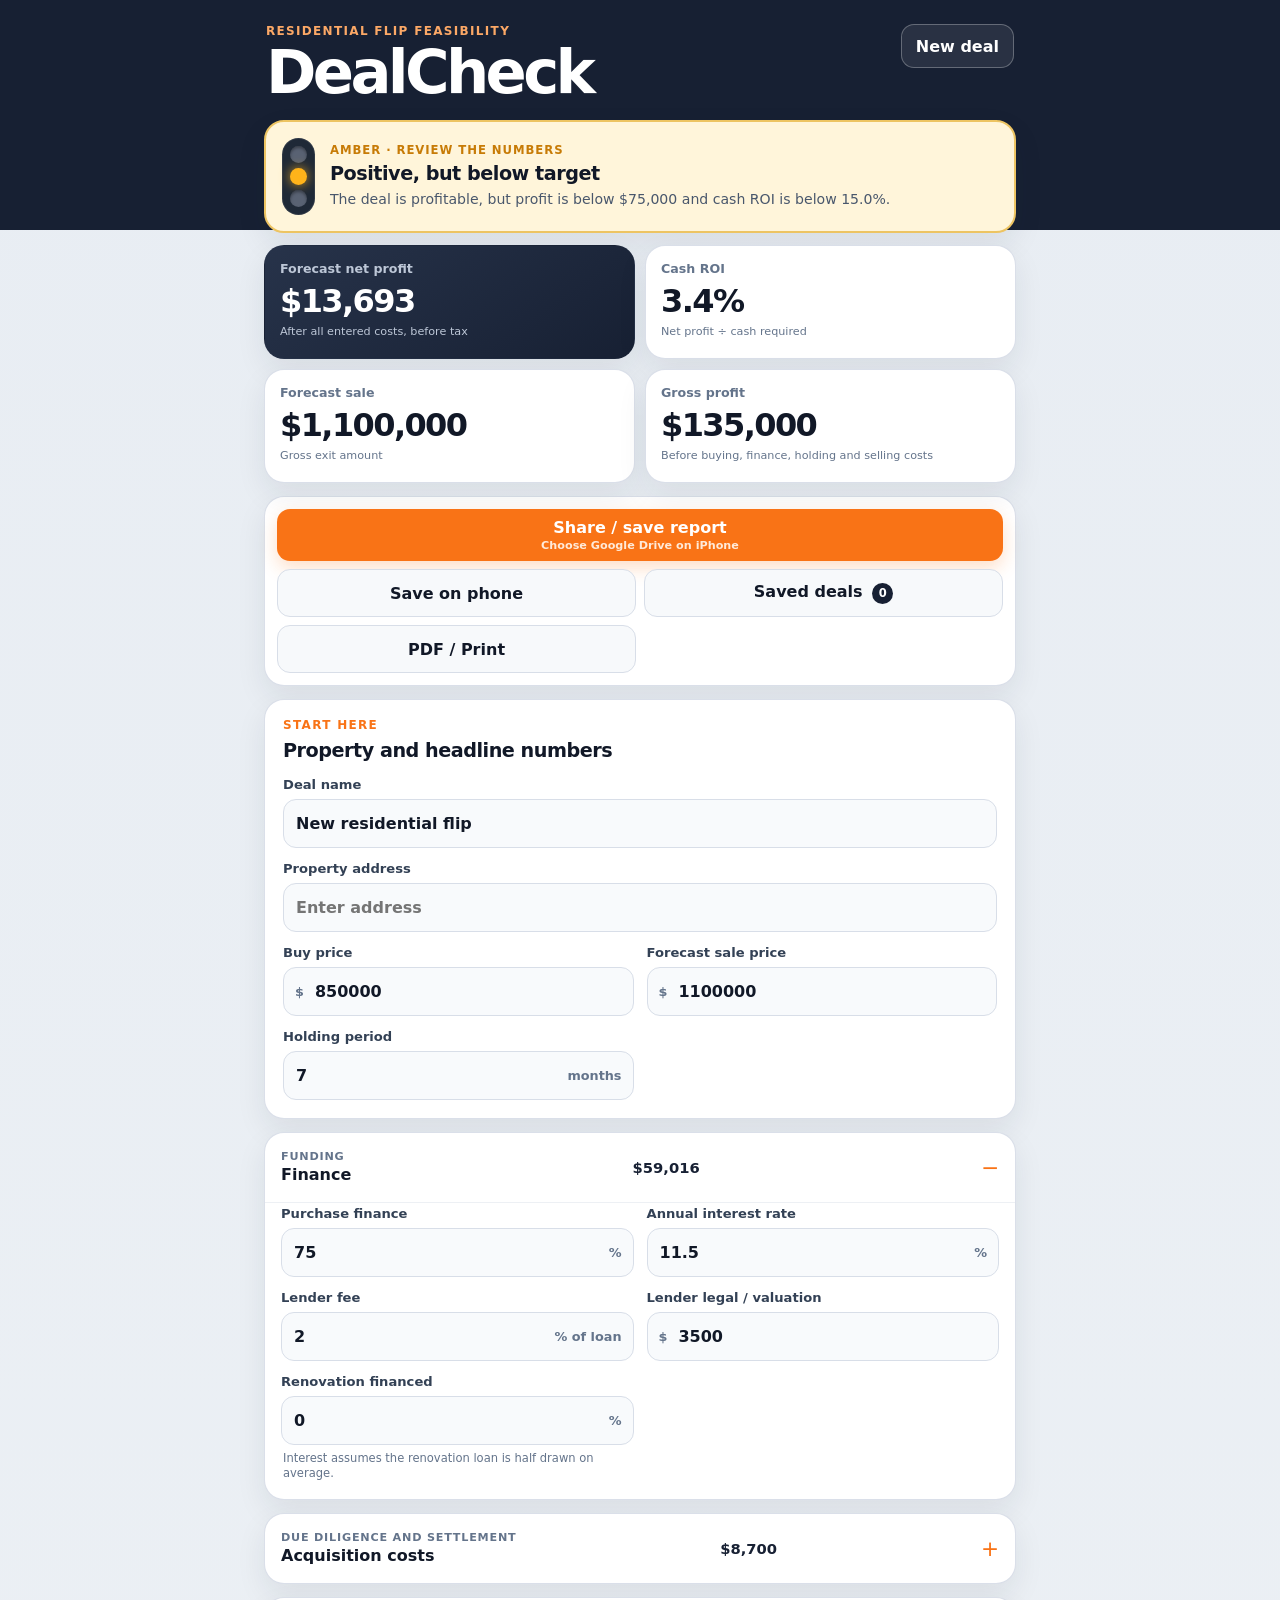
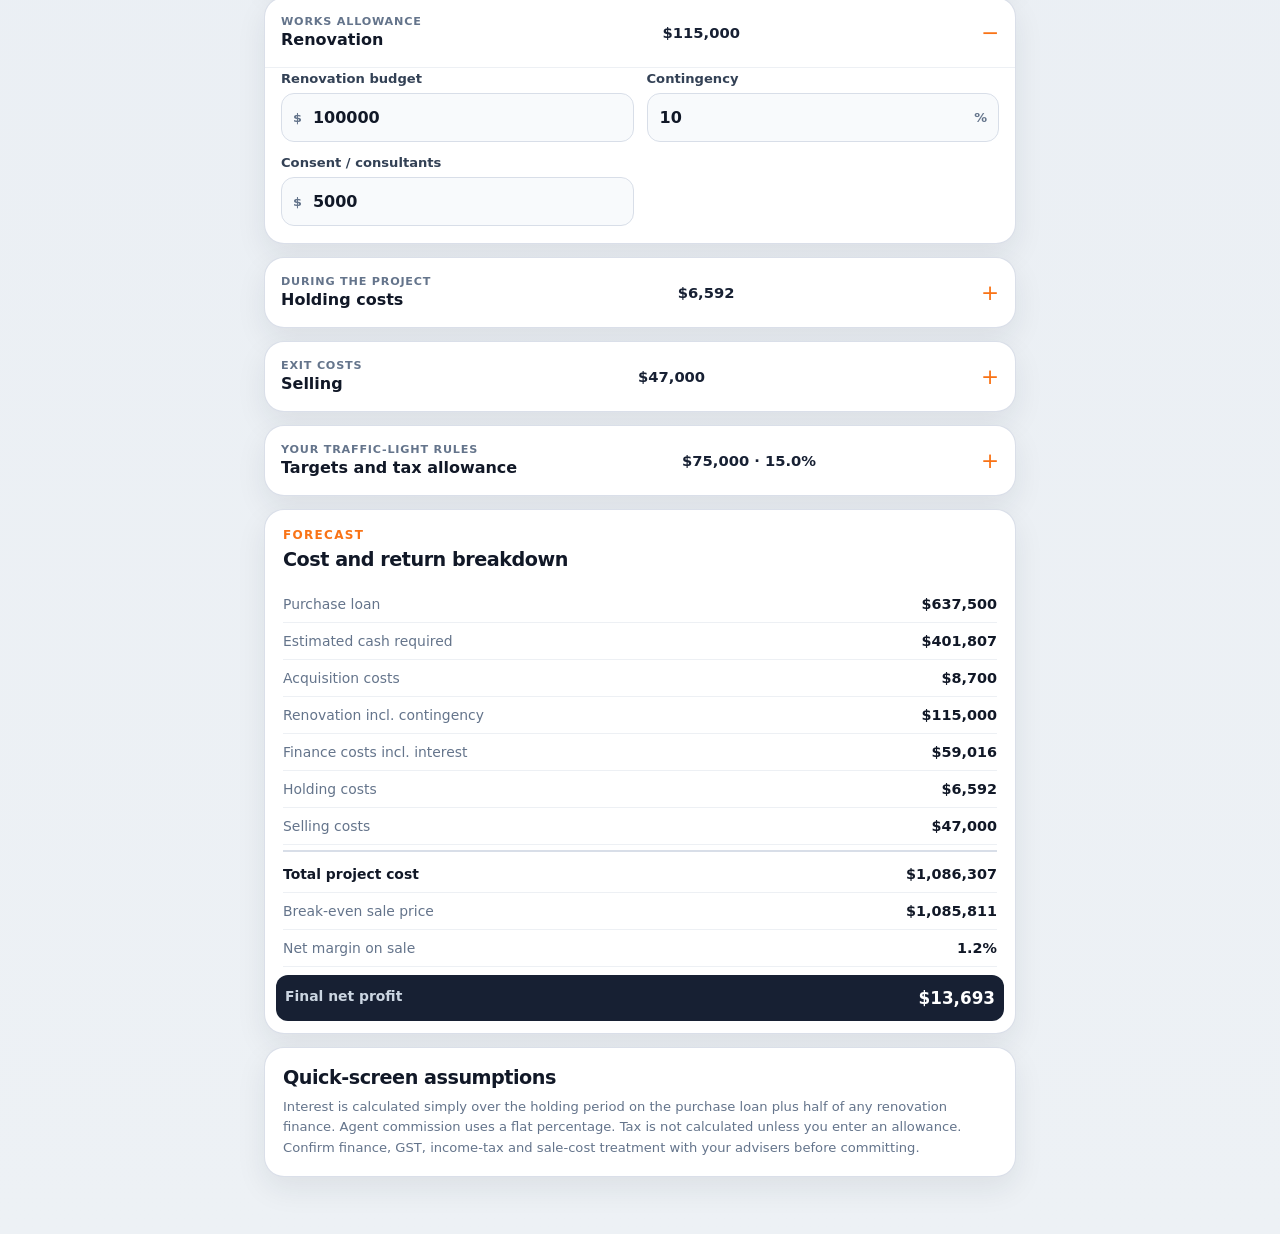
==== residential/index.html @ 126253a3 "Add residential flip feasibility app" ====
<!doctype html>
<html lang="en-NZ">
<head>
  <meta charset="utf-8">
  <meta name="viewport" content="width=device-width, initial-scale=1, viewport-fit=cover">
  <meta name="theme-color" content="#111827">
  <meta name="apple-mobile-web-app-capable" content="yes">
  <meta name="apple-mobile-web-app-status-bar-style" content="black-translucent">
  <meta name="apple-mobile-web-app-title" content="DealCheck">
  <meta name="description" content="A fast residential property flip feasibility calculator for New Zealand.">
  <link rel="apple-touch-icon" href="icons/icon-180.png">
  <link rel="manifest" href="manifest.json">
  <link rel="stylesheet" href="styles.css">
  <title>DealCheck · Residential Flip</title>
</head>
<body>
  <main class="app-shell">
    <header class="topbar">
      <div>
        <p class="eyebrow">Residential flip feasibility</p>
        <h1>DealCheck</h1>
      </div>
      <button id="resetBtn" class="quiet-button" type="button">New deal</button>
    </header>

    <section id="verdictCard" class="verdict-card amber" aria-live="polite">
      <div class="signal-wrap" aria-hidden="true">
        <span class="signal red-light"></span>
        <span class="signal amber-light"></span>
        <span class="signal green-light"></span>
      </div>
      <div class="verdict-copy">
        <p id="verdictLabel" class="verdict-label">AMBER · REVIEW THE NUMBERS</p>
        <h2 id="verdictTitle">Worth investigating</h2>
        <p id="verdictText">Enter the property figures to test the deal against your targets.</p>
      </div>
    </section>

    <section class="hero-results" aria-label="Headline results">
      <article class="hero-metric net-metric">
        <span>Forecast net profit</span>
        <strong id="netProfit">$0</strong>
        <small id="netProfitNote">After all entered costs</small>
      </article>
      <article class="hero-metric">
        <span>Cash ROI</span>
        <strong id="cashRoi">0.0%</strong>
        <small>Net profit ÷ cash required</small>
      </article>
      <article class="hero-metric">
        <span>Forecast sale</span>
        <strong id="forecastSale">$0</strong>
        <small>Gross exit amount</small>
      </article>
      <article class="hero-metric">
        <span>Gross profit</span>
        <strong id="grossProfit">$0</strong>
        <small>Before buying, finance, holding and selling costs</small>
      </article>
    </section>

    <section class="card action-card">
      <div class="action-grid">
        <button id="shareBtn" class="primary-button" type="button">
          <span>Share / save report</span>
          <small>Choose Google Drive on iPhone</small>
        </button>
        <button id="saveBtn" class="secondary-button" type="button">Save on phone</button>
        <button id="savedDealsBtn" class="secondary-button" type="button">Saved deals <span id="savedCount" class="count-badge">0</span></button>
        <button id="printBtn" class="secondary-button" type="button">PDF / Print</button>
      </div>
      <p id="actionStatus" class="action-status" role="status"></p>
    </section>

    <section class="card form-card deal-basics">
      <div class="section-heading">
        <div>
          <p class="section-kicker">Start here</p>
          <h2>Property and headline numbers</h2>
        </div>
      </div>
      <div class="form-grid">
        <label class="full-width">
          <span>Deal name</span>
          <input id="dealName" type="text" autocomplete="off" value="New residential flip" placeholder="e.g. Falls Street flip">
        </label>
        <label class="full-width">
          <span>Property address</span>
          <input id="propertyAddress" type="text" autocomplete="street-address" placeholder="Enter address">
        </label>
        <label>
          <span>Buy price</span>
          <div class="affix-input prefix"><span>$</span><input id="purchasePrice" type="number" inputmode="decimal" min="0" step="5000" value="850000"></div>
        </label>
        <label>
          <span>Forecast sale price</span>
          <div class="affix-input prefix"><span>$</span><input id="salePrice" type="number" inputmode="decimal" min="0" step="5000" value="1100000"></div>
        </label>
        <label>
          <span>Holding period</span>
          <div class="affix-input suffix"><input id="holdingMonths" type="number" inputmode="decimal" min="0" max="36" step="0.5" value="7"><span>months</span></div>
        </label>
      </div>
    </section>

    <details class="card input-section" open>
      <summary>
        <span><small>Funding</small>Finance</span>
        <strong id="financeCostSummary">$0</strong>
      </summary>
      <div class="details-body form-grid">
        <label>
          <span>Purchase finance</span>
          <div class="affix-input suffix"><input id="financePercent" type="number" inputmode="decimal" min="0" max="100" step="1" value="75"><span>%</span></div>
        </label>
        <label>
          <span>Annual interest rate</span>
          <div class="affix-input suffix"><input id="interestRate" type="number" inputmode="decimal" min="0" max="40" step="0.1" value="11.5"><span>%</span></div>
        </label>
        <label>
          <span>Lender fee</span>
          <div class="affix-input suffix"><input id="lenderFeePercent" type="number" inputmode="decimal" min="0" max="20" step="0.1" value="2"><span>% of loan</span></div>
        </label>
        <label>
          <span>Lender legal / valuation</span>
          <div class="affix-input prefix"><span>$</span><input id="lenderFixedCosts" type="number" inputmode="decimal" min="0" step="250" value="3500"></div>
        </label>
        <label>
          <span>Renovation financed</span>
          <div class="affix-input suffix"><input id="renovationFinancePercent" type="number" inputmode="decimal" min="0" max="100" step="5" value="0"><span>%</span></div>
          <small class="field-help">Interest assumes the renovation loan is half drawn on average.</small>
        </label>
      </div>
    </details>

    <details class="card input-section">
      <summary>
        <span><small>Due diligence and settlement</small>Acquisition costs</span>
        <strong id="acquisitionCostSummary">$0</strong>
      </summary>
      <div class="details-body form-grid">
        <label>
          <span>Legal / due diligence</span>
          <div class="affix-input prefix"><span>$</span><input id="legalDueDiligence" type="number" inputmode="decimal" min="0" step="250" value="4000"></div>
        </label>
        <label>
          <span>Building report / LIM</span>
          <div class="affix-input prefix"><span>$</span><input id="buildingReports" type="number" inputmode="decimal" min="0" step="100" value="2000"></div>
        </label>
        <label>
          <span>Independent valuation</span>
          <div class="affix-input prefix"><span>$</span><input id="valuationCost" type="number" inputmode="decimal" min="0" step="100" value="1200"></div>
        </label>
        <label>
          <span>Other acquisition costs</span>
          <div class="affix-input prefix"><span>$</span><input id="otherAcquisitionCosts" type="number" inputmode="decimal" min="0" step="250" value="1500"></div>
        </label>
      </div>
    </details>

    <details class="card input-section" open>
      <summary>
        <span><small>Works allowance</small>Renovation</span>
        <strong id="renovationCostSummary">$0</strong>
      </summary>
      <div class="details-body form-grid">
        <label>
          <span>Renovation budget</span>
          <div class="affix-input prefix"><span>$</span><input id="renovationBudget" type="number" inputmode="decimal" min="0" step="1000" value="100000"></div>
        </label>
        <label>
          <span>Contingency</span>
          <div class="affix-input suffix"><input id="contingencyPercent" type="number" inputmode="decimal" min="0" max="100" step="1" value="10"><span>%</span></div>
        </label>
        <label>
          <span>Consent / consultants</span>
          <div class="affix-input prefix"><span>$</span><input id="consentConsultants" type="number" inputmode="decimal" min="0" step="500" value="5000"></div>
        </label>
      </div>
    </details>

    <details class="card input-section">
      <summary>
        <span><small>During the project</small>Holding costs</span>
        <strong id="holdingCostSummary">$0</strong>
      </summary>
      <div class="details-body form-grid">
        <label>
          <span>Council rates</span>
          <div class="affix-input split"><span>$</span><input id="ratesAnnual" type="number" inputmode="decimal" min="0" step="100" value="3500"><span>/ year</span></div>
        </label>
        <label>
          <span>Insurance</span>
          <div class="affix-input split"><span>$</span><input id="insuranceMonthly" type="number" inputmode="decimal" min="0" step="25" value="250"><span>/ month</span></div>
        </label>
        <label>
          <span>Power / water</span>
          <div class="affix-input split"><span>$</span><input id="utilitiesMonthly" type="number" inputmode="decimal" min="0" step="25" value="250"><span>/ month</span></div>
        </label>
        <label>
          <span>Other holding costs</span>
          <div class="affix-input split"><span>$</span><input id="otherHoldingMonthly" type="number" inputmode="decimal" min="0" step="25" value="150"><span>/ month</span></div>
        </label>
      </div>
    </details>

    <details class="card input-section">
      <summary>
        <span><small>Exit costs</small>Selling</span>
        <strong id="sellingCostSummary">$0</strong>
      </summary>
      <div class="details-body form-grid">
        <label>
          <span>Agent commission</span>
          <div class="affix-input suffix"><input id="agentCommissionPercent" type="number" inputmode="decimal" min="0" max="20" step="0.1" value="3.5"><span>% of sale</span></div>
        </label>
        <label>
          <span>Marketing / staging</span>
          <div class="affix-input prefix"><span>$</span><input id="marketingStaging" type="number" inputmode="decimal" min="0" step="250" value="5000"></div>
        </label>
        <label>
          <span>Sale legal costs</span>
          <div class="affix-input prefix"><span>$</span><input id="saleLegal" type="number" inputmode="decimal" min="0" step="250" value="2500"></div>
        </label>
        <label>
          <span>Other selling costs</span>
          <div class="affix-input prefix"><span>$</span><input id="otherSellingCosts" type="number" inputmode="decimal" min="0" step="250" value="1000"></div>
        </label>
      </div>
    </details>

    <details class="card input-section">
      <summary>
        <span><small>Your traffic-light rules</small>Targets and tax allowance</span>
        <strong id="targetSummary">$75k · 15%</strong>
      </summary>
      <div class="details-body form-grid">
        <label>
          <span>Minimum net profit</span>
          <div class="affix-input prefix"><span>$</span><input id="targetNetProfit" type="number" inputmode="decimal" min="0" step="5000" value="75000"></div>
        </label>
        <label>
          <span>Minimum cash ROI</span>
          <div class="affix-input suffix"><input id="targetCashRoi" type="number" inputmode="decimal" min="0" max="500" step="1" value="15"><span>%</span></div>
        </label>
        <label>
          <span>Optional tax allowance</span>
          <div class="affix-input suffix"><input id="taxAllowancePercent" type="number" inputmode="decimal" min="0" max="100" step="1" value="0"><span>% of profit</span></div>
          <small class="field-help">Leave at 0 unless you want a simple provisional allowance.</small>
        </label>
      </div>
    </details>

    <section class="card breakdown-card">
      <div class="section-heading">
        <div>
          <p class="section-kicker">Forecast</p>
          <h2>Cost and return breakdown</h2>
        </div>
      </div>
      <dl class="breakdown-list">
        <div><dt>Purchase loan</dt><dd id="purchaseLoan">$0</dd></div>
        <div><dt>Estimated cash required</dt><dd id="cashRequired">$0</dd></div>
        <div><dt>Acquisition costs</dt><dd id="acquisitionCosts">$0</dd></div>
        <div><dt>Renovation incl. contingency</dt><dd id="renovationCosts">$0</dd></div>
        <div><dt>Finance costs incl. interest</dt><dd id="financeCosts">$0</dd></div>
        <div><dt>Holding costs</dt><dd id="holdingCosts">$0</dd></div>
        <div><dt>Selling costs</dt><dd id="sellingCosts">$0</dd></div>
        <div class="total-row"><dt>Total project cost</dt><dd id="totalProjectCost">$0</dd></div>
        <div><dt>Break-even sale price</dt><dd id="breakEvenSale">$0</dd></div>
        <div><dt>Net margin on sale</dt><dd id="netMargin">0.0%</dd></div>
        <div id="taxRow" hidden><dt>Tax allowance</dt><dd id="taxAllowance">$0</dd></div>
        <div class="profit-row"><dt>Final net profit</dt><dd id="finalNetProfit">$0</dd></div>
      </dl>
    </section>

    <section class="card note-card">
      <h2>Quick-screen assumptions</h2>
      <p>Interest is calculated simply over the holding period on the purchase loan plus half of any renovation finance. Agent commission uses a flat percentage. Tax is not calculated unless you enter an allowance. Confirm finance, GST, income-tax and sale-cost treatment with your advisers before committing.</p>
    </section>
  </main>

  <dialog id="savedDealsDialog" class="saved-dialog">
    <div class="dialog-heading">
      <div>
        <p class="section-kicker">Stored on this device</p>
        <h2>Saved deals</h2>
      </div>
      <button id="closeSavedDealsBtn" class="icon-button" type="button" aria-label="Close saved deals">×</button>
    </div>
    <div id="savedDealsList" class="saved-deals-list"></div>
  </dialog>

  <script type="module" src="app.js"></script>
</body>
</html>
---- residential/styles.css ----
:root {
  color-scheme: light;
  --ink: #111827;
  --muted: #64748b;
  --line: #d8dee8;
  --surface: #ffffff;
  --canvas: #edf1f5;
  --navy: #172033;
  --navy-2: #27334a;
  --accent: #f97316;
  --green: #16834b;
  --green-soft: #e6f6ed;
  --amber: #c77b06;
  --amber-soft: #fff5da;
  --red: #c0392b;
  --red-soft: #fdebea;
  --shadow: 0 12px 30px rgba(23, 32, 51, 0.08);
}

* { box-sizing: border-box; }

html { background: var(--navy); }

body {
  margin: 0;
  min-height: 100vh;
  color: var(--ink);
  background:
    linear-gradient(180deg, var(--navy) 0 230px, transparent 230px),
    linear-gradient(180deg, #e8edf3, var(--canvas));
  font-family: Inter, ui-sans-serif, system-ui, -apple-system, BlinkMacSystemFont, "Segoe UI", sans-serif;
  font-size: 16px;
  -webkit-font-smoothing: antialiased;
}

button, input { font: inherit; }
button { -webkit-tap-highlight-color: transparent; }

.app-shell {
  width: min(780px, 100%);
  margin: 0 auto;
  padding: max(20px, env(safe-area-inset-top)) 14px max(44px, env(safe-area-inset-bottom));
}

.topbar {
  display: flex;
  align-items: flex-start;
  justify-content: space-between;
  gap: 20px;
  color: #fff;
  margin: 4px 2px 18px;
}

h1, h2, p { margin-top: 0; }
h1 { margin-bottom: 0; font-size: clamp(2.2rem, 9vw, 3.8rem); line-height: 0.95; letter-spacing: -0.06em; }
h2 { margin-bottom: 0; font-size: 1.2rem; letter-spacing: -0.025em; }

.eyebrow, .section-kicker {
  margin-bottom: 6px;
  font-size: 0.75rem;
  line-height: 1.2;
  font-weight: 850;
  letter-spacing: 0.11em;
  text-transform: uppercase;
}

.eyebrow { color: #fca866; }
.section-kicker { color: var(--accent); }

.quiet-button {
  min-height: 44px;
  border: 1px solid rgba(255,255,255,0.28);
  border-radius: 13px;
  padding: 0 14px;
  color: #fff;
  background: rgba(255,255,255,0.08);
  font-weight: 750;
}

.card, .verdict-card, .hero-metric {
  border: 1px solid rgba(216, 222, 232, 0.95);
  border-radius: 20px;
  background: var(--surface);
  box-shadow: var(--shadow);
}

.card { margin-bottom: 13px; padding: 18px; }

.verdict-card {
  display: grid;
  grid-template-columns: auto 1fr;
  align-items: center;
  gap: 15px;
  margin-bottom: 12px;
  padding: 16px;
  border-width: 2px;
}

.verdict-card.green { border-color: #75c995; background: var(--green-soft); }
.verdict-card.amber { border-color: #edc462; background: var(--amber-soft); }
.verdict-card.red { border-color: #ee9991; background: var(--red-soft); }

.signal-wrap {
  display: grid;
  gap: 5px;
  padding: 8px;
  border-radius: 18px;
  background: #1f2937;
  box-shadow: inset 0 0 0 1px rgba(255,255,255,0.08);
}

.signal {
  width: 17px;
  height: 17px;
  border-radius: 50%;
  background: #596273;
  box-shadow: inset 0 2px 3px rgba(0,0,0,0.35);
}

.verdict-card.red .red-light { background: #ff4a3d; box-shadow: 0 0 12px rgba(255,74,61,0.8); }
.verdict-card.amber .amber-light { background: #ffb31a; box-shadow: 0 0 12px rgba(255,179,26,0.8); }
.verdict-card.green .green-light { background: #35d076; box-shadow: 0 0 12px rgba(53,208,118,0.8); }

.verdict-label { margin: 0 0 5px; font-size: 0.73rem; font-weight: 900; letter-spacing: 0.08em; }
.verdict-card.green .verdict-label { color: var(--green); }
.verdict-card.amber .verdict-label { color: var(--amber); }
.verdict-card.red .verdict-label { color: var(--red); }
.verdict-copy p:last-child { margin: 5px 0 0; color: #49576c; font-size: 0.88rem; line-height: 1.4; }

.hero-results {
  display: grid;
  grid-template-columns: repeat(2, minmax(0, 1fr));
  gap: 10px;
  margin-bottom: 13px;
}

.hero-metric { padding: 15px; min-height: 114px; }
.hero-metric span, .hero-metric small { display: block; }
.hero-metric span { margin-bottom: 9px; color: var(--muted); font-size: 0.79rem; font-weight: 800; }
.hero-metric strong { display: block; font-size: clamp(1.25rem, 6vw, 2rem); line-height: 1; letter-spacing: -0.05em; }
.hero-metric small { margin-top: 8px; color: var(--muted); font-size: 0.7rem; line-height: 1.3; }
.net-metric { color: #fff; border-color: transparent; background: linear-gradient(145deg, var(--navy-2), var(--navy)); }
.net-metric span, .net-metric small { color: #bdc7d7; }

.action-card { padding: 12px; }
.action-grid { display: grid; grid-template-columns: repeat(2, minmax(0, 1fr)); gap: 8px; }
.action-grid button { min-height: 48px; border-radius: 13px; padding: 9px 11px; font-weight: 800; }
.primary-button { grid-column: 1 / -1; border: 0; color: #fff; background: var(--accent); box-shadow: 0 7px 18px rgba(249,115,22,0.23); }
.primary-button span, .primary-button small { display: block; }
.primary-button small { margin-top: 2px; color: #ffead9; font-size: 0.7rem; font-weight: 650; }
.secondary-button { border: 1px solid var(--line); color: var(--ink); background: #f7f9fb; }
.count-badge { display: inline-grid; place-items: center; min-width: 21px; height: 21px; margin-left: 4px; border-radius: 20px; color: #fff; background: var(--navy); font-size: 0.72rem; }
.action-status { min-height: 0; margin: 0; color: var(--green); font-size: 0.78rem; font-weight: 750; text-align: center; }
.action-status:not(:empty) { padding: 9px 4px 1px; }

.section-heading { display: flex; justify-content: space-between; align-items: flex-start; margin-bottom: 15px; }
.form-grid { display: grid; grid-template-columns: repeat(2, minmax(0, 1fr)); gap: 13px; }
.full-width { grid-column: 1 / -1; }
label { min-width: 0; }
label > span:first-child, .field-label {
  display: block;
  margin-bottom: 7px;
  color: #334155;
  font-size: 0.82rem;
  font-weight: 780;
}

input {
  width: 100%;
  min-width: 0;
  min-height: 49px;
  border: 1px solid var(--line);
  border-radius: 13px;
  outline: none;
  padding: 11px 12px;
  color: var(--ink);
  background: #f8fafc;
  font-size: 1rem;
  font-weight: 750;
}

input:focus { border-color: var(--accent); box-shadow: 0 0 0 3px rgba(249,115,22,0.15); background: #fff; }

.affix-input {
  display: flex;
  align-items: center;
  min-height: 49px;
  border: 1px solid var(--line);
  border-radius: 13px;
  background: #f8fafc;
  overflow: hidden;
}

.affix-input:focus-within { border-color: var(--accent); box-shadow: 0 0 0 3px rgba(249,115,22,0.15); background: #fff; }
.affix-input input { min-height: 47px; border: 0; border-radius: 0; box-shadow: none; background: transparent; }
.affix-input > span { flex: 0 0 auto; padding: 0 11px; color: var(--muted); font-size: 0.8rem; font-weight: 750; }
.affix-input.prefix input { padding-left: 0; }
.affix-input.suffix input { padding-right: 0; }
.affix-input.split > span:first-child + input { padding-left: 0; padding-right: 0; }
.field-help { display: block; margin: 6px 2px 0; color: var(--muted); font-size: 0.72rem; line-height: 1.35; }

.input-section { padding: 0; overflow: hidden; }
.input-section summary {
  display: flex;
  align-items: center;
  justify-content: space-between;
  gap: 12px;
  min-height: 69px;
  padding: 13px 16px;
  cursor: pointer;
  list-style: none;
}
.input-section summary::-webkit-details-marker { display: none; }
.input-section summary > span { display: grid; gap: 2px; font-size: 1rem; font-weight: 850; }
.input-section summary small { color: var(--muted); font-size: 0.7rem; font-weight: 700; text-transform: uppercase; letter-spacing: 0.07em; }
.input-section summary strong { color: var(--navy); font-size: 0.92rem; }
.input-section summary::after { content: '+'; color: var(--accent); font-size: 1.35rem; font-weight: 500; order: 3; }
.input-section[open] summary::after { content: '−'; }
.details-body { padding: 3px 16px 17px; border-top: 1px solid #edf0f4; }

.breakdown-card { padding-bottom: 12px; }
.breakdown-list { margin: 0; }
.breakdown-list > div { display: flex; justify-content: space-between; gap: 18px; padding: 10px 0; border-bottom: 1px solid #edf0f4; }
.breakdown-list dt { color: var(--muted); font-size: 0.87rem; }
.breakdown-list dd { margin: 0; font-size: 0.9rem; font-weight: 800; text-align: right; }
.breakdown-list .total-row { margin-top: 5px; padding-top: 14px; border-top: 2px solid var(--line); }
.breakdown-list .total-row dt, .breakdown-list .total-row dd { color: var(--ink); font-weight: 850; }
.breakdown-list .profit-row { margin: 8px -7px 0; padding: 13px 9px; border: 0; border-radius: 12px; color: #fff; background: var(--navy); }
.breakdown-list .profit-row dt { color: #cbd5e1; font-weight: 750; }
.breakdown-list .profit-row dd { font-size: 1.05rem; }

.note-card p { margin: 8px 0 0; color: var(--muted); font-size: 0.82rem; line-height: 1.55; }

.saved-dialog {
  width: min(680px, calc(100% - 24px));
  max-height: min(78vh, 720px);
  border: 0;
  border-radius: 22px;
  padding: 17px;
  color: var(--ink);
  background: var(--surface);
  box-shadow: 0 24px 70px rgba(15,23,42,0.35);
}
.saved-dialog::backdrop { background: rgba(15,23,42,0.62); backdrop-filter: blur(4px); }
.dialog-heading { display: flex; align-items: flex-start; justify-content: space-between; gap: 20px; margin-bottom: 14px; }
.icon-button { width: 42px; height: 42px; border: 1px solid var(--line); border-radius: 50%; color: var(--ink); background: #f8fafc; font-size: 1.6rem; line-height: 1; }
.saved-deals-list { display: grid; gap: 9px; }
.saved-deal { display: grid; grid-template-columns: 1fr auto; gap: 12px; padding: 13px; border: 1px solid var(--line); border-left-width: 5px; border-radius: 14px; }
.saved-deal.green { border-left-color: var(--green); }
.saved-deal.amber { border-left-color: var(--amber); }
.saved-deal.red { border-left-color: var(--red); }
.saved-deal > div:first-child { display: grid; min-width: 0; }
.saved-deal strong, .saved-deal span, .saved-deal small { overflow: hidden; text-overflow: ellipsis; white-space: nowrap; }
.saved-deal span { margin-top: 3px; color: var(--muted); font-size: 0.8rem; }
.saved-deal small { margin-top: 5px; color: var(--ink); font-size: 0.76rem; font-weight: 700; }
.saved-actions { display: grid; align-content: center; gap: 5px; }
.saved-actions button { min-height: 34px; border: 1px solid var(--line); border-radius: 9px; padding: 4px 10px; background: #f8fafc; font-size: 0.75rem; font-weight: 800; }
.saved-actions .delete-button { color: var(--red); }
.empty-state { margin: 30px 0; color: var(--muted); text-align: center; }

[hidden] { display: none !important; }

@media (max-width: 560px) {
  body { background: linear-gradient(180deg, var(--navy) 0 220px, transparent 220px), linear-gradient(180deg, #e8edf3, var(--canvas)); }
  .app-shell { padding-left: 11px; padding-right: 11px; }
  .card { padding: 16px; }
  .input-section { padding: 0; }
  .form-grid { grid-template-columns: 1fr; }
  .full-width { grid-column: auto; }
  .hero-metric { min-height: 110px; padding: 14px; }
  .hero-metric strong { overflow-wrap: anywhere; }
  .saved-deal { grid-template-columns: 1fr; }
  .saved-actions { grid-template-columns: 1fr 1fr; }
}

@media print {
  html, body { background: #fff !important; }
  body { font-size: 11pt; }
  .app-shell { width: 100%; padding: 0; }
  .topbar { color: var(--ink); margin-bottom: 14px; }
  .topbar .eyebrow { color: var(--accent); }
  .quiet-button, .action-card, .saved-dialog { display: none !important; }
  .card, .verdict-card, .hero-metric { box-shadow: none; break-inside: avoid; }
  .hero-results { grid-template-columns: repeat(4, 1fr); }
  .hero-metric { min-height: 0; }
  .input-section > * { display: block !important; }
  .input-section summary { min-height: 0; }
  .input-section summary::after { display: none; }
  .details-body { grid-template-columns: repeat(3, 1fr); }
  input { color: #000; background: #fff; }
}
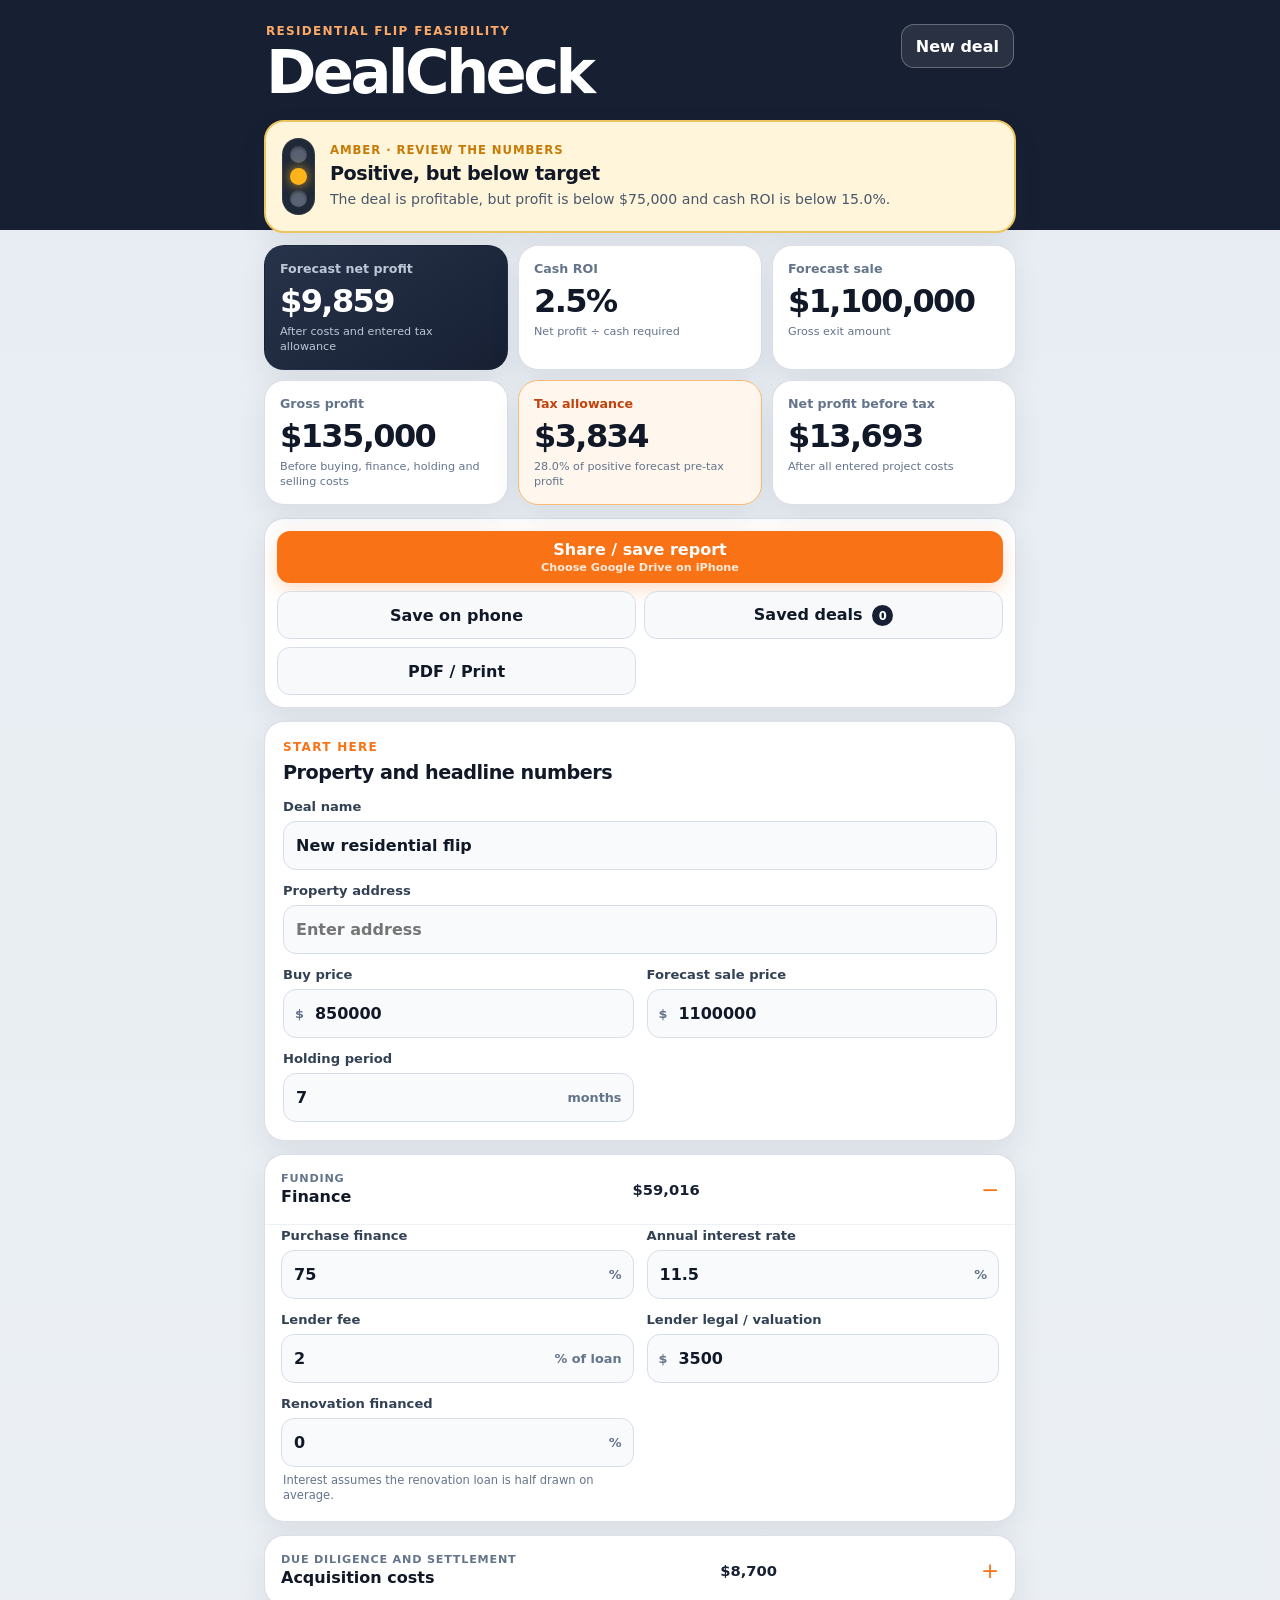
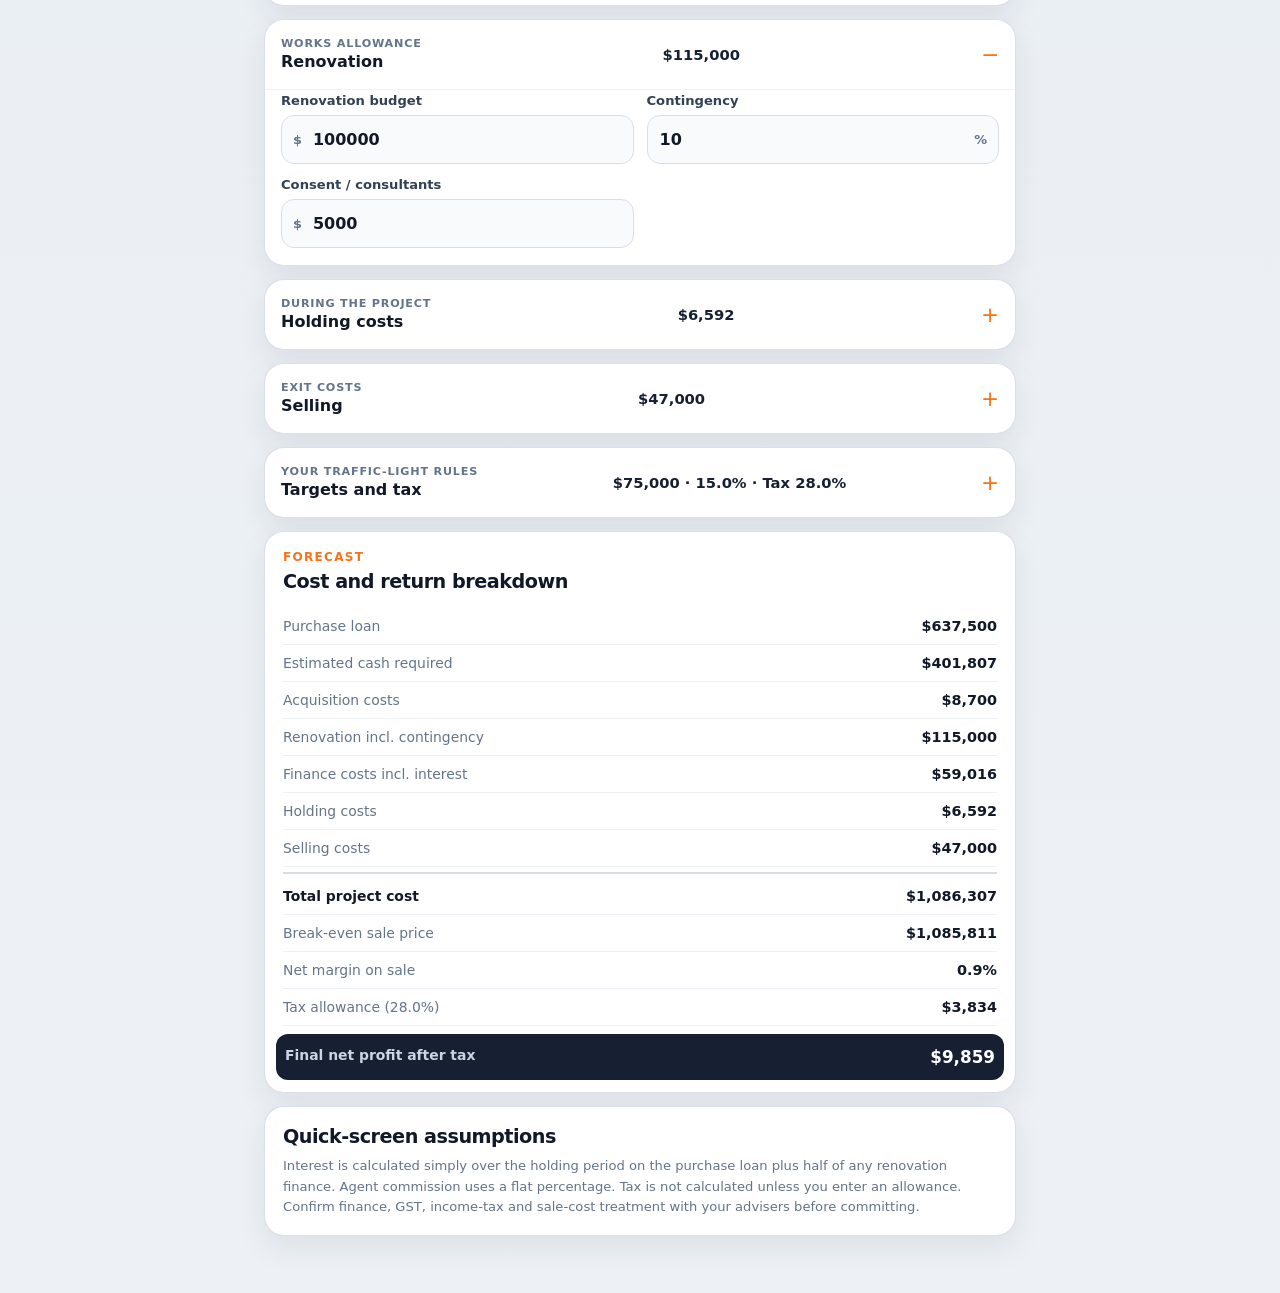
==== commit d102dcc5: "Add 28 percent tax allowance to residential app" ====
--- a/residential/index.html
+++ b/residential/index.html
@@ -57,6 +57,16 @@
         <strong id="grossProfit">$0</strong>
         <small>Before buying, finance, holding and selling costs</small>
       </article>
+      <article class="hero-metric tax-metric">
+        <span>Tax allowance</span>
+        <strong id="headlineTaxAllowance">$0</strong>
+        <small id="headlineTaxNote">28% of forecast pre-tax profit</small>
+      </article>
+      <article class="hero-metric">
+        <span>Net profit before tax</span>
+        <strong id="preTaxProfit">$0</strong>
+        <small>After all entered project costs</small>
+      </article>
     </section>
 
     <section class="card action-card">
@@ -231,8 +241,8 @@
 
     <details class="card input-section">
       <summary>
-        <span><small>Your traffic-light rules</small>Targets and tax allowance</span>
-        <strong id="targetSummary">$75k · 15%</strong>
+        <span><small>Your traffic-light rules</small>Targets and tax</span>
+        <strong id="targetSummary">$75k · 15% · Tax 28%</strong>
       </summary>
       <div class="details-body form-grid">
         <label>
@@ -244,9 +254,9 @@
           <div class="affix-input suffix"><input id="targetCashRoi" type="number" inputmode="decimal" min="0" max="500" step="1" value="15"><span>%</span></div>
         </label>
         <label>
-          <span>Optional tax allowance</span>
-          <div class="affix-input suffix"><input id="taxAllowancePercent" type="number" inputmode="decimal" min="0" max="100" step="1" value="0"><span>% of profit</span></div>
-          <small class="field-help">Leave at 0 unless you want a simple provisional allowance.</small>
+          <span>Tax rate</span>
+          <div class="affix-input suffix"><input id="taxAllowancePercent" type="number" inputmode="decimal" min="0" max="100" step="1" value="28"><span>% of profit</span></div>
+          <small class="field-help">Applied to positive forecast profit as a provisional allowance.</small>
         </label>
       </div>
     </details>
@@ -269,8 +279,8 @@
         <div class="total-row"><dt>Total project cost</dt><dd id="totalProjectCost">$0</dd></div>
         <div><dt>Break-even sale price</dt><dd id="breakEvenSale">$0</dd></div>
         <div><dt>Net margin on sale</dt><dd id="netMargin">0.0%</dd></div>
-        <div id="taxRow" hidden><dt>Tax allowance</dt><dd id="taxAllowance">$0</dd></div>
-        <div class="profit-row"><dt>Final net profit</dt><dd id="finalNetProfit">$0</dd></div>
+        <div id="taxRow"><dt id="taxRowLabel">Tax allowance (28%)</dt><dd id="taxAllowance">$0</dd></div>
+        <div class="profit-row"><dt>Final net profit after tax</dt><dd id="finalNetProfit">$0</dd></div>
       </dl>
     </section>
 
--- a/residential/styles.css
+++ b/residential/styles.css
@@ -141,6 +141,8 @@
 .hero-metric small { margin-top: 8px; color: var(--muted); font-size: 0.7rem; line-height: 1.3; }
 .net-metric { color: #fff; border-color: transparent; background: linear-gradient(145deg, var(--navy-2), var(--navy)); }
 .net-metric span, .net-metric small { color: #bdc7d7; }
+.tax-metric { border-color: #fdba74; background: #fff7ed; }
+.tax-metric span { color: #c2410c; }
 
 .action-card { padding: 12px; }
 .action-grid { display: grid; grid-template-columns: repeat(2, minmax(0, 1fr)); gap: 8px; }
@@ -273,6 +275,10 @@
   .saved-actions { grid-template-columns: 1fr 1fr; }
 }
 
+@media (min-width: 640px) {
+  .hero-results { grid-template-columns: repeat(3, minmax(0, 1fr)); }
+}
+
 @media print {
   html, body { background: #fff !important; }
   body { font-size: 11pt; }
